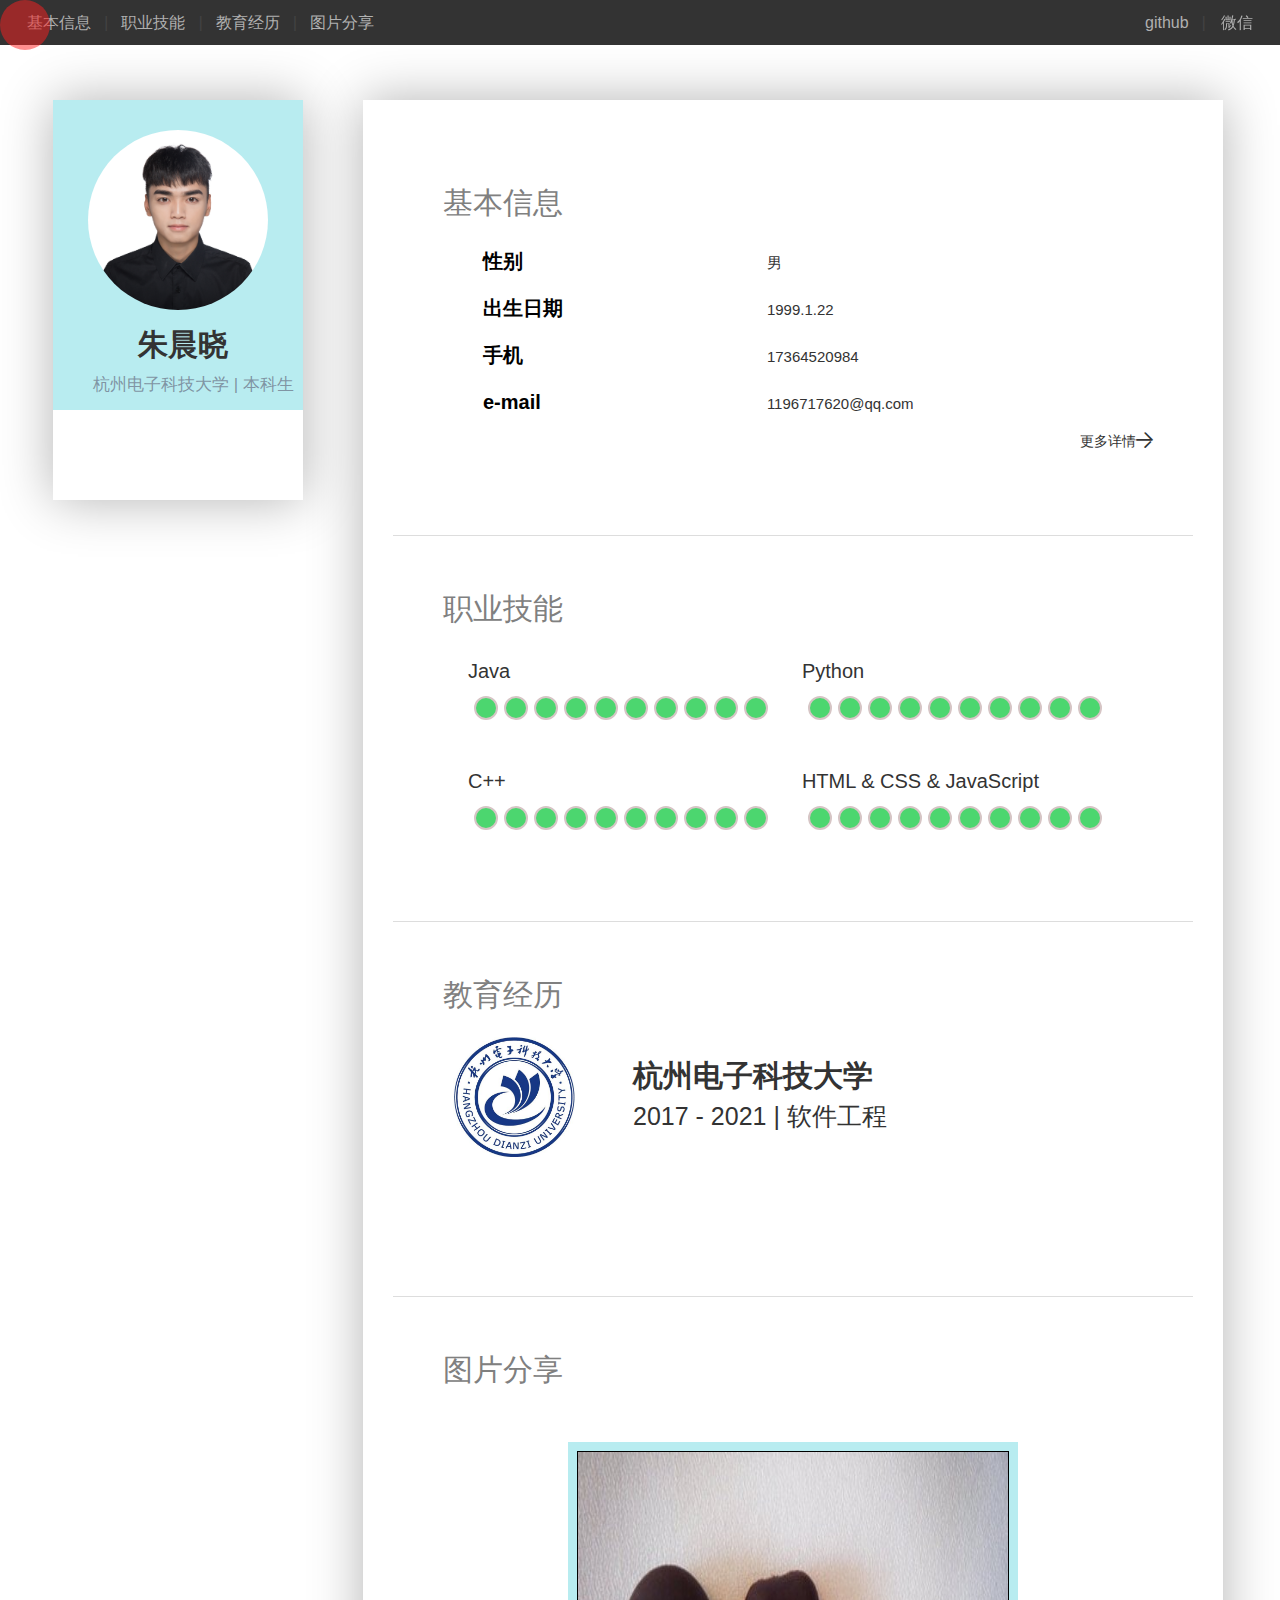
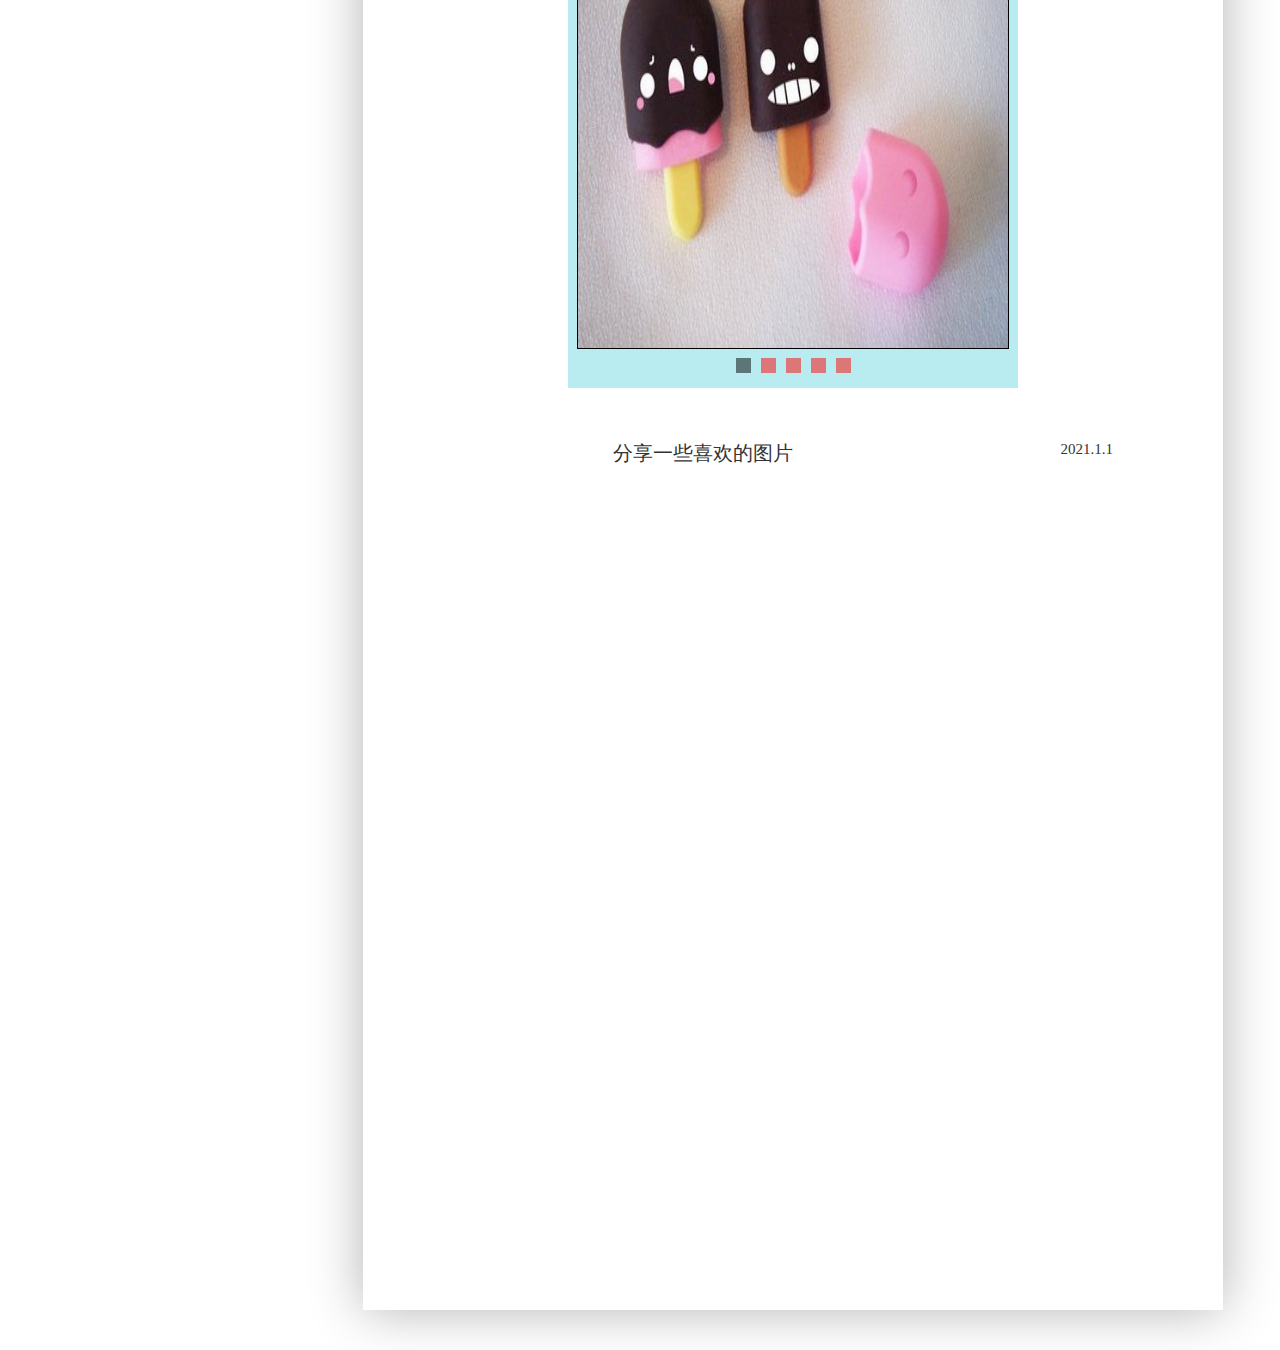
==== index.html @ 8a3a388a "test" ====
<!DOCTYPE html>
<html lang="en">

<head>
    <meta charset="UTF-8">
    <meta name="个人简介" content="width=device-width, initial-scale=1.0">
    <title>zcx's homepage</title>
    <link rel="stylesheet" href="./styles/css/reset.css">
    <link rel="stylesheet" href="./styles/css/base.css">
    <link rel="stylesheet" href="styles/css/index.css">
    <link rel="stylesheet" href="./styles/iconfont/iconfont.css">
    <script type="text/javascript">
        window.onload = function () {

            var end = document.getElementsByClassName("end")[0];
            var PageY = getComputedStyle(end, null).height;
            var PageX = window.screen.width;
            var aSnow = [];
            setInterval(createSnow, 500);
            setInterval(moveSnow, 10);



            function snow(x, y, xspeed, yspeed, xsin, size) {
                this.node = document.createElement('div');
                this.x = x;
                this.y = y;
                this.xspeed = xspeed;
                this.yspeed = yspeed;
                this.size = size;
                this.createSnow = function () {
                    this.node.style.position = 'absolute';
                    this.node.style.top = this.y + 'px';
                    this.node.style.left = this.x + 'px';
                    this.node.innerHTML = '*';
                    this.node.style.color = "skyblue";
                    document.body.appendChild(this.node);
                };
                this.createSnow();
                this.snowMove = function () {
                    //垂直方向移动
                    this.node.style.top = parseInt(this.node.style.top) + this.yspeed + 'px';
                    //水平方向
                    this.node.style.left = parseInt(this.node.style.left) + this.xsin * Math.sin(this
                        .xspeed) + "px";
                    this.node.style.fontSize = this.size + 'px';
                };
            }

            function createSnow() {
                aSnow.push(new snow(Math.random() * PageX, -50, 0.02 + Math.random() / 10, 1 + Math.random(),
                    Math.random() * 30, 20 + Math.random() * 30));
            }

            function moveSnow() {
                var j;
                for (j = 0; j < aSnow.length; j++) {
                    aSnow[j].snowMove();
                    if (parseInt(aSnow[j].node.style.top) > PageY || parseInt(aSnow[j].node.style.left) >
                        PageX) {
                        aSnow[j].node.parentNode.removeChild(aSnow[j].node);
                        aSnow.splice(j, 1);
                    }
                }
            }

            // 设置顶部导航栏position:fixed后能随网页左右拖动
            window.onscroll = function () {
                var sl = -Math.max(document.body.scrollLeft, document.documentElement.scrollLeft);
                document.getElementById('top').style.left = sl + 'px';
            };

            // 设置鼠标上的红圈
            var box1 = document.getElementById("box1");
            document.onmousemove = function (event) {
                var st = document.body.scrollTop || document.documentElement.scrollTop;
                var sl = document.body.scrollLeft || document.documentElement.scrollLeft;

                var left = event.clientX;
                var top = event.clientY;

                var width = getComputedStyle(box1, null).width;
                var height = getComputedStyle(box1, null).height;

                box1.style.left = left + sl - parseInt(width) / 2 + "px";
                box1.style.top = top + st - parseInt(height) / 2 + "px";
            };

            document.onmousedown = function () {
                box1.style.backgroundColor = "rgba(255, 32, 32, 0.8)";
            }

            document.onmouseup = function () {
                box1.style.backgroundColor = "rgba(255, 32, 32, 0.5)";
            }

            // ########################################################

            var imgList = document.getElementById("imgList");
            var imgArr = imgList.getElementsByTagName("img");
            imgList.style.width = 520 * imgArr.length + "px";

            /*设置导航按钮居中*/
            var navDiv = document.getElementById("navDiv");
            var outer = document.getElementById("gf");
            navDiv.style.left = (outer.offsetWidth - navDiv.offsetWidth) / 2 + "px";

            //默认显示图片的索引
            var index = 0;
            var allA = outer.getElementsByTagName("a");
            //设置默认选中的效果
            allA[index].style.backgroundColor = "black";
            //为所有的超链接都绑定单击响应函数
            for (var i = 0; i < allA.length; i++) {
                allA[i].num = i;
                allA[i].onclick = function () {
                    clearInterval(timer);
                    index = this.num;
                    setA();
                    move(imgList, "left", -450 * index, 20, function () {
                        autoChange();
                    });
                };
            }

            //开启自动切换图片
            autoChange();

            //创建一个方法用来设置选中的a
            function setA() {
                if (index >= imgArr.length - 1) {
                    index = 0;
                    imgList.style.left = 0;
                }
                for (var i = 0; i < allA.length; i++) {
                    allA[i].style.backgroundColor = "";
                }
                allA[index].style.backgroundColor = "black";
            };

            var timer;
            //创建一个函数，用来开启自动切换图片
            function autoChange() {
                timer = setInterval(function () {
                    index++;
                    index %= imgArr.length;
                    move(imgList, "left", -450 * index, 20, function () {
                        setA();
                    });
                }, 3000);
            }

            /*
             * 参数：
             * 	obj:要执行动画的对象
             * 	attr:要执行动画的样式，比如：left top width height
             * 	target:执行动画的目标位置
             * 	speed:移动的速度(正数向右移动，负数向左移动)
             *  callback:回调函数，这个函数将会在动画执行完毕以后执行
             */
            function move(obj, attr, target, speed, callback) {
                //关闭上一个定时器
                clearInterval(obj.timer);

                //获取元素目前的位置
                var current = parseInt(getComputedStyle(obj)[attr]);
                //判断速度的正负值
                if (current > target) {
                    //此时速度应为负值
                    speed = -speed;
                }
                //开启一个定时器，用来执行动画效果
                //向执行动画的对象中添加一个timer属性，用来保存它自己的定时器的标识
                obj.timer = setInterval(function () {
                    //获取box1的原来的left值
                    var oldValue = parseInt(getComputedStyle(obj)[attr]);
                    //在旧值的基础上增加
                    var newValue = oldValue + speed;
                    //判断newValue是否大于800
                    //向左移动时，需要判断newValue是否小于target
                    //向右移动时，需要判断newValue是否大于target
                    if ((speed < 0 && newValue < target) || (speed > 0 && newValue > target)) {
                        newValue = target;
                    }
                    obj.style[attr] = newValue + "px";
                    //当元素移动到0px时，使其停止执行动画
                    if (newValue == target) {
                        //达到目标，关闭定时器
                        clearInterval(obj.timer);
                        //动画执行完毕，调用回调函数
                        callback && callback();
                    }
                }, 30);
            }
        };
    </script>
</head>

<body>

    <!-- 鼠标移动 -->
    <div id="box1"></div>

    <!-- 顶部导航条 -->
    <!-- 顶部导航条外部容器 -->
    <div class="topbar-wrapper" id="top">
        <!-- 创建内部容器 -->
        <div class="topbar clearfix w">
            <!-- 左侧的导航 -->
            <ul class="service">
                <li><a href="#p1">基本信息</a></li>
                <li class="line">|</li>
                <li><a href="#p2">职业技能</a></li>
                <li class="line">|</li>
                <li><a href="#p3">教育经历</a></li>
                <li class="line">|</li>
                <li><a href="#p4">图片分享</a></li>
            </ul>

            <!-- 社交账户栏 -->
            <ul class="social-web">
                <li><a href="https://github.com/zhuchenxiao990122" title="github">
                        <i class="fa fa-github"></i>
                        github
                    </a></li>
                <li class="line">|</li>
                <li class="app-wrapper">
                    <a class="app" href="javascript:;" title="扫码加我的微信">
                        <i class="fa fa-weixin" aria-hidden="true"></i>
                        微信
                        <!-- 添加一个弹出层 -->
                        <div class="qrcode">
                            <img src="./img/微信.png">
                        </div>
                    </a>
                </li>
            </ul>


        </div>
    </div>
    <div class="w">
        <!-- 回到顶部 -->
        <div class="back-top">
            <a href="#" title="回到顶部">
                <i class="fa fa-arrow-circle-up" aria-hidden="true"></i>
            </a>
        </div>

        <!-- 左侧浮动窗 -->
        <div class="float">
            <div class="img-wrapper">
                <img src="./img/zcx.JPG" alt="">
            </div>
            <div class="name">
                朱晨晓
            </div>
            <p>
                杭州电子科技大学 | 本科生
            </p>
            <div class="over"></div>
        </div>

        <!-- 主体内容 -->
        <div class="basic-wrapper w">
            <!-- 基本信息 -->
            <div class="info-wrapper" id="p1">
                <h2 id="p1" class="new-title">基本信息</h2>
                <ul class="new-list basic-info">
                    <li>
                        <span class="que">性别</span>
                        <span class="ans">男</span>
                    </li>
                    <li>
                        <span class="que">出生日期</span>
                        <span class="ans">1999.1.22</span>
                    </li>
                    <li>
                        <span class="que">手机</span>
                        <span class="ans">17364520984</span>
                    </li>
                    <li>
                        <span class="que">e-mail</span>
                        <span class="ans">1196717620@qq.com</span>
                    </li>
                    <li>
                        <span style="float: right"><a href="person.html">更多详情<i class="iconfont icon-Forward_2"></i></a></span>
                    </li>
                </ul>
            </div>

            <!-- 职业技能 -->
            <div class="info-wrapper" id="p2">
                <h2 class=>职业技能</h2>
                <div class="inner-wrapper">
                    <div class="skill">
                        <strong class="progress-title">Java</strong>
                        <span class="progress-bar">
                            <span class="bulletfill"></span>
                            <span class="bulletfill"></span>
                            <span class="bulletfill"></span>
                            <span class="bulletfill"></span>
                            <span class="bulletfill"></span>
                            <span class="bulletfill"></span>
                            <span class="bullet"></span>
                            <span class="bullet"></span>
                            <span class="bullet"></span>
                            <span class="bullet"></span>
                        </span>
                    </div>

                    <div class="skill">
                        <strong class="progress-title">Python</strong>
                        <span class="progress-bar">
                            <span class="bulletfill"></span>
                            <span class="bulletfill"></span>
                            <span class="bulletfill"></span>
                            <span class="bulletfill"></span>
                            <span class="bullet"></span>
                            <span class="bullet"></span>
                            <span class="bullet"></span>
                            <span class="bullet"></span>
                            <span class="bullet"></span>
                            <span class="bullet"></span>
                        </span>
                    </div>

                    <div class="skill">
                        <strong class="progress-title">C++</strong>
                        <span class="progress-bar">
                            <span class="bulletfill"></span>
                            <span class="bulletfill"></span>
                            <span class="bulletfill"></span>
                            <span class="bulletfill"></span>
                            <span class="bullet"></span>
                            <span class="bullet"></span>
                            <span class="bullet"></span>
                            <span class="bullet"></span>
                            <span class="bullet"></span>
                            <span class="bullet"></span>
                        </span>
                    </div>

                    <div class="skill">
                        <strong class="progress-title">HTML & CSS & JavaScript</strong>
                        <span class="progress-bar">
                            <span class="bulletfill"></span>
                            <span class="bulletfill"></span>
                            <span class="bulletfill"></span>
                            <span class="bullet"></span>
                            <span class="bullet"></span>
                            <span class="bullet"></span>
                            <span class="bullet"></span>
                            <span class="bullet"></span>
                            <span class="bullet"></span>
                            <span class="bullet"></span>
                        </span>
                    </div>
                </div>

            </div>

            <!-- 教育经历 -->
            <div class="info-wrapper" id="p3">
                <h2 id="p2" class="new-title">教育经历</h2>
                <div class="edu-wrapper">
                    <div class="pic-wrapper">
                        <img src="./img/校徽.png" height="120" alt="杭州电子科技大学校徽">
                        <div class="school">
                            <a href="http://www.hust.edu.cn/" target="_blank"> <strong>杭州电子科技大学</strong></a>
                            <span>2017 - 2021 | 软件工程</span>
                        </div>
                    </div>
                </div>
            </div>



            <!-- kawai npy -->
            <div class="info-wrapper" id="p4">
                <h2>图片分享</h2>
                <div class="gf-wrapper" id="gf">
                    <!-- 存放我喜欢的图片 -->
                    <ul id="imgList">
                        <li><img src="./img/1.jpg" /></li>
                        <li><img src="./img/2.jpg" /></li>
                        <li><img src="./img/3.jpg" /></li>
                        <li><img src="./img/4.jpg" /></li>
                        <li><img src="./img/5.jpg" /></li>

                    </ul>
                    <!--创建导航按钮-->
                    <div id="navDiv">
                        <a href="javascript:;"></a>
                        <a href="javascript:;"></a>
                        <a href="javascript:;"></a>
                        <a href="javascript:;"></a>
                        <a href="javascript:;"></a>
                    </div>
                </div>
                <div class="words-wrapper">
                    <p>
                        分享一些喜欢的图片
                        <span class="date">2021.1.1</span>
                    </p>
                </div>
            </div>
        </div>
    </div>
    <div class="end"></div>
</body>

<footer class="w">
    <div>
    </div>
</footer>

</html>
---- styles/css/base.css ----
/* 公共样式 */
.clearfix::before,
.clearfix::after{
    content: '';
    display: table;
    clear: both;
}

/* 去除a的下划线 */
a{
    text-decoration: none;
    color: #333;
}

body{
    font:14px/1.5 Helvetica Neue,Helvetica,Arial,Microsoft Yahei,Hiragino Sans GB,Heiti SC,WenQuanYi Micro Hei,sans-serif;
    color: #333;
    min-width: 1226px;
}

/* 设置一个类，用来表示中间容器的宽度 */
.w{
    /* 固定容器的宽度 */
    width: 1226px;
    /* 设置容器居中 */
    margin: 0 auto;
    position: relative;
}
---- styles/css/index.css ----
/* 雪花特效 */
* {
    margin: 0;
    padding: 0;
    font-size: 20px;
    font-family: "微软雅黑";
}

/* 跟随鼠标移动 */
#box1 {
    width: 50px;
    height: 50px;
    border-radius: 50%;
    background-color: rgba(255, 32, 32, 0.5);
    position: absolute;
    z-index: 99999;
    /* 冒泡 */
    pointer-events: none;
}

/* 顶部导航条的容器 */
.topbar-wrapper{
    /* 设置宽度全屏 */
    width: 100%;
    /* 设置高度和行高 */
    height: 45px;
    line-height: 45px;
    /* 设置背景颜色 */
    background-color: #333;
    position: fixed;
    z-index: 9999;
}

.topbar{
    background-color: #333;
}

/* 设置超链接的颜色 */
.topbar a{
    font-size: 16px;
    color: #b0b0b0;
    display: block;
}

/* 设置超链接移入的效果 */
.topbar a:hover{
    color: #fff;
}

/* 设置中间分割线 */
.topbar .line{
    font-size: 17px;
    color: #424242;
    margin: 0 13px;
}

/* 设置左侧导航栏 */
.service, .topbar li{
    float: left;
}


/* 设置右侧导航栏 */
.social-web{
    float: right;
}

.social-web i{
    margin-right: 2px;
}

.app{
    position: relative;
}
/* 设置app下的小三角 */
/* .app-wrapper:hover > .app::after{ */
.app::after{
    content: '';
    display: none;
    /* 设置绝对定位 */
    position: absolute;
    width: 0;
    height: 0;
    /* 设置四个方向的边框 */
    border: 8px solid transparent;
    /* 去除上边框 */
    border-top: none;
    /* 单独设置下边框的颜色 */
    border-bottom-color: #fff;
    bottom: 0;
    left: 0;
    right: 0;
    margin:auto;
}

.app:hover .qrcode,
.app:hover::after{
    display: block;
    height: 393px;
}

/* .app-wrapper:hover>.app .qrcode{
    display: block;

} */
/* 设置下载app的下拉 */
.app .qrcode{
    /* display: none; */
    position: absolute;
    left: -95px;
    width: 300px;
    /* height: 148px; */
    height: 0;
    overflow: hidden;
    /* margin-left: -62px; */
    line-height: 1;
    text-align: center;
    background-color: #fff;
    box-shadow: 0 0 10px rgba(0, 0, 0, .3);

    /* transition: 用于为样式设置过渡效果 */
    transition: height 0.3s;

    z-index: 9999;
}

/* 设置二维码图片 */
.app .qrcode img{
    width: 280px;
    margin: 10px;
    margin-bottom: 10px;
}
/* ###################################### */

/* 设置回到顶部的元素 */
.back-top{
    width: 50px;
    height: 50px;
    /* 开启固定定位 */
    position: fixed;
    bottom: 60px;
    right: 50px;
    /* right: 50%; 将right值设置为视口宽度的50% */
    /* margin-right: 50px; */
    font-size: 50px;
    z-index: 9999;
}

/* ###################################### */

.float{
    width: 250px;
    height: 400px;
    background-color: rgb(184, 236, 240);
    position: absolute;
    top: 100px;
    right: 950px;
    box-shadow: 0px 0px 50px rgba(0, 0, 0, .3) ; 
}

.float .img-wrapper{
    width: 180px;
    height: 180px;
    border-radius: 50%;
    overflow: hidden;
    position: relative;
    top: 30px;
    left: 35px;
}

.float .img-wrapper img{
    width: 180px;
    height: 180px;
}

.float .name{
    height: 30px;
    line-height: 30px;
    font-size: 30px;
    font-weight: bold;
    position: relative;
    top: 50px;
    left: 85px;
    font-family: 华文行楷;
}

.float p{
    height: 20px;
    line-height: 20px;
    font-size: 17px;
    position: relative;
    top: 65px;
    left: 40px;
    color: rgba(118, 134, 150, 0.87);
}

.float .over{
    width: 250px;
    height: 90px;
    background-color: white;
    margin: 80px auto;
}

/* ###################################### */

/* 设置基本框 */
.basic-wrapper{
    position: absolute;
    width: 800px;
    height: 2750px;
    right: 30px;
    top: 100px;
    padding: 30px;
    box-shadow: 0px 0px 50px rgba(0, 0, 0, .3) ; 
}

.info-wrapper{
    /* 设置上边框 */
    border-top: 1px solid #ddd;
    padding: 50px;
}

.basic-wrapper :first-child{
    border-top: none;
}

.info-wrapper h2{
    font-size: 30px;
    color: gray;
}

.basic-info{
    padding: 10px;
    position: relative;
    width: 700px;
    /* background-color: rgb(209, 135, 135)(146, 93, 93); */
}

.basic-info li{
    margin: 5px auto;
    display: block;
    position: relative;
    /* background-color: rgb(158, 158, 229); */
    height: 42px;
}

.basic-info .que{
    display: inline-block;
    line-height: 42px;
    color: black;
    padding: 0 30px;
    font-size: 20px;
    font-weight: bold;
    position: relative;
    width: 200px;
}

.basic-info .ans{
    font-size: 15px;
    /* float: left; */
    line-height: 42px;
    position: relative;
    left: 50px;
    display: inline-block;
}
/* ############################## */
.inner-wrapper{
    /* padding: 10px; */
    position: relative;
    width: 700px;
    display: block;
    /* background-color: rgb(223, 77, 77); */
    margin-top: 20px;
}

.inner-wrapper .skill{
    width: 320px;
    height: 100px;
    display: inline-block;
    /* background-color: rgb(157, 157, 212); */
    margin: 5px 5px;
    position: relative;
    left: 20px;
    /* top: 20px; */
}

.inner-wrapper .skill .progress-title{
    font-size: 20px;
}

.inner-wrapper .skill .progress-bar{
    position: relative;
}

.inner-wrapper .skill .progress-bar {
    position: relative;
    float: left;
    top: 10px;
}

.inner-wrapper .skill .progress-bar .bulletfill{
    display: block;
    float: left;
    width: 20px;
    height: 20px;
    border: 2px rgb(214, 197, 197) solid;
    border-radius: 50%;
    background-color: rgb(76, 214, 111);
    margin-left: 6px;
}

.inner-wrapper .skill .progress-bar .bullet{
    display: block;
    float: left;
    width: 20px;
    height: 20px;
    border: 2px  rgb(214, 197, 197) solid;
    border-radius: 50%;
    background-color: rgb(76, 214, 111);
    margin-left: 6px;
}
/* ############################## */
.edu-wrapper{
    /* padding: 10px; */
    position: relative;
    width: 700px;
    display: block;
    /* background-color: rgb(223, 77, 77); */
    margin-top: 20px;
}

.edu-wrapper .pic-wrapper{
    position: relative;
    left: 10px;
    top: 0px;
}

.edu-wrapper .pic-wrapper .school{
    position: relative;
    left: 180px;
    top: -110px;
    font-size: 25px;
}

.edu-wrapper .pic-wrapper .school a{
    font-size: 30px;
    font-weight: bold;
    display: block;
}

.edu-wrapper .pic-wrapper .school p{
    font-size: 17px;
    position: relative;
    top: 40px;
}


/* ############################## */
.timezone{
    width:6px;
    height: 350px;
    background-color: rgb(184, 236, 240);
    margin: 20px auto;
    margin-top:50px;
    border-radius: 3px;
    position: relative;
}
.timezone:after{
    content: '。。。。。。';
    font-size: 18px;
    width: 200px;
    color:rgb(0, 0, 0);
    position: absolute;
    margin-left: -35px;
    bottom: -40px;
}
.timezone .timeRight,.timezone .timeLeft, .timezone .timeRight2{
    position: absolute;
    margin-left: -10px;
    margin-top:-10px;
    width:20px;
    height:20px;
    border-radius: 50%;
    border:4px solid rgba(255,255,255,0.5);
    background: rgb(184, 236, 240);;
}

.timezone .timeRight h3,.timezone .timeLeft h3, .timezone .timeRight2 h3{
    position: absolute;
    margin-left: -150px;
    margin-top: -8px;
    color:black;
    font-size: 20px;
    cursor:pointer;
}
.timezone .timeLeft h3{
    margin-left: 80px;
    width: 100px;
}
.timezone .timeRight2{
    margin-top: 190px;
}

.timezone .timeRight:hover,.timezone .timeLeft:hover, .timezone .timeRight2:hover{
    border:4px solid  rgb(184, 236, 240);;
    background: lemonchiffon;
    box-shadow: 0 0 2px 2px rgba(255,255,255,0.4);
}
.timezone .timeRight div,.timezone .timeLeft div, .timezone .timeRight2 div{
    position: absolute;
    top:50%;
    margin-top: -25px;
    left:50px;
    width: 300px;
    height: 50px;
    background-color: rgb(184, 236, 240);
    border:3px solid #eee;
    border-radius: 10px;
    z-index: 2;
    overflow: hidden;
    cursor:pointer;
}
.timezone .timeLeft div{
    left:-337px;
}
.timezone .timeRight div:hover,.timezone .timeLeft div:hover, .timezone .timeRight2 div:hover{
    height: 170px;
}
.timezone .timeRight div p,.timezone .timeLeft div p, .timezone .timeRight2 div p{
    font-weight: bold;
    text-align: center;
}
.timezone .timeRight:before,.timezone .timeLeft:before, .timezone .timeRight2:before{
    content: '';
    position: absolute;
    top:0px;
    left: 32px;
    width: 0px;
    height: 0px;
    border:10px solid transparent;
    border-right:10px solid #eee;
    z-index:-1;
}
.timezone .timeLeft:before{
    left:-33px;
    border:10px solid transparent;
    border-left:10px solid #eee;
}
.timezone .timeRight div ul,.timezone .timeLeft div ul, .timezone .timeRight2 div ul{
    list-style: none;
    width:300px;
    padding:5px 0 0;
    border-top:2px solid #eee;
    color:black;
    text-align: center;
}
.timezone .timeRight div li,.timezone .timeLeft div li, .timezone .timeRight2 div li{
    display: block;
    height: 25px;
    line-height: 25px;
}

.timezone .timeRight div li strong,.timezone .timeLeft div li strong, .timezone .timeRight2 div li strong{
    font-weight: bold;
}


/* ########## */

.words-wrapper{
    font-size: 20px;
    margin-top: 50px;
    margin-left: 170px;
    font-family: 华文行楷;
}

.words-wrapper span{
    float: right;
    padding-right: 30px;
    font-size: 15px;
}

.gf-wrapper{
    /*设置宽和高*/
    width: 450px;
    height: 526px;
    /*居中*/
    margin: 50px auto;
    /*设置背景颜色*/
    background-color: rgb(184, 236, 240);
    /*设置padding*/
    padding: 10px 0;
    /*开启相对定位*/
    position: relative;
    /*裁剪溢出的内容*/
    overflow: hidden;
    
}

/*设置imgList*/
#imgList{
    /*去除项目符号*/
    list-style: none;
    /*设置ul的宽度*/
    /*width: 00px;*/
    /*开启绝对定位*/
    position: absolute;
    /*设置偏移量*/
    /*
        * 每向左移动520px，就会显示到下一张图片
        */
    left: 0px;
}

#imgList img{
    width: 430px;
    height: 496px;
    /* max-height: 100%; */
    /* max-width: 100%; */
    vertical-align: middle;
    outline: 1px solid #000;
}

/*设置图片中的li*/
#imgList li{
    /*设置浮动*/
    float: left;
    /*设置左右外边距*/
    margin: 0 10px;
}

/*设置导航按钮*/
#navDiv{
    /*开启绝对定位*/
    position: absolute;
    /*设置位置*/
    bottom: 15px;
    left:115px;
}

#navDiv a{
    /*设置超链接浮动*/
    float: left;
    /*设置超链接的宽和高*/
    width: 15px;
    height: 15px;
    /*设置背景颜色*/
    background-color: red;
    /*设置左右外边距*/
    margin: 0 5px;
    /*设置透明*/
    opacity: 0.5;
}

/*设置鼠标移入的效果*/
#navDiv a:hover{
    background-color: black;
}

/* ################################# */

.end{
    width: 1226px;
    height: 2950px;
}

footer{
    text-align: center;
}
.person_main{
    position: absolute;
    width: 800px;
    height: auto;
    top: 50%;
    left: 50%;
    -webkit-transform: translate(-50%, -50%);
    -moz-transform: translate(-50%, -50%);
    -ms-transform: translate(-50%, -50%);
    -o-transform: translate(-50%, -50%);
    transform: translate(-50%, -50%);
    padding: 30px;
    box-shadow: 0px 0px 50px rgba(0, 0, 0, .3) ;
}
---- styles/iconfont/iconfont.css ----
@font-face {font-family: "iconfont";
  src: url('iconfont.eot?t=1609658820634'); /* IE9 */
  src: url('iconfont.eot?t=1609658820634#iefix') format('embedded-opentype'), /* IE6-IE8 */
  url('[data-uri]') format('woff2'),
  url('iconfont.woff?t=1609658820634') format('woff'),
  url('iconfont.ttf?t=1609658820634') format('truetype'), /* chrome, firefox, opera, Safari, Android, iOS 4.2+ */
  url('iconfont.svg?t=1609658820634#iconfont') format('svg'); /* iOS 4.1- */
}

.iconfont {
  font-family: "iconfont" !important;
  font-size: 16px;
  font-style: normal;
  -webkit-font-smoothing: antialiased;
  -moz-osx-font-smoothing: grayscale;
}

.icon-tianjia:before {
  content: "\e634";
}

.icon-xiugai:before {
  content: "\e651";
}

.icon-shanchu:before {
  content: "\e612";
}

.icon-fanhui:before {
  content: "\e7e6";
}

.icon-Forward_2:before {
  content: "\e63e";
}
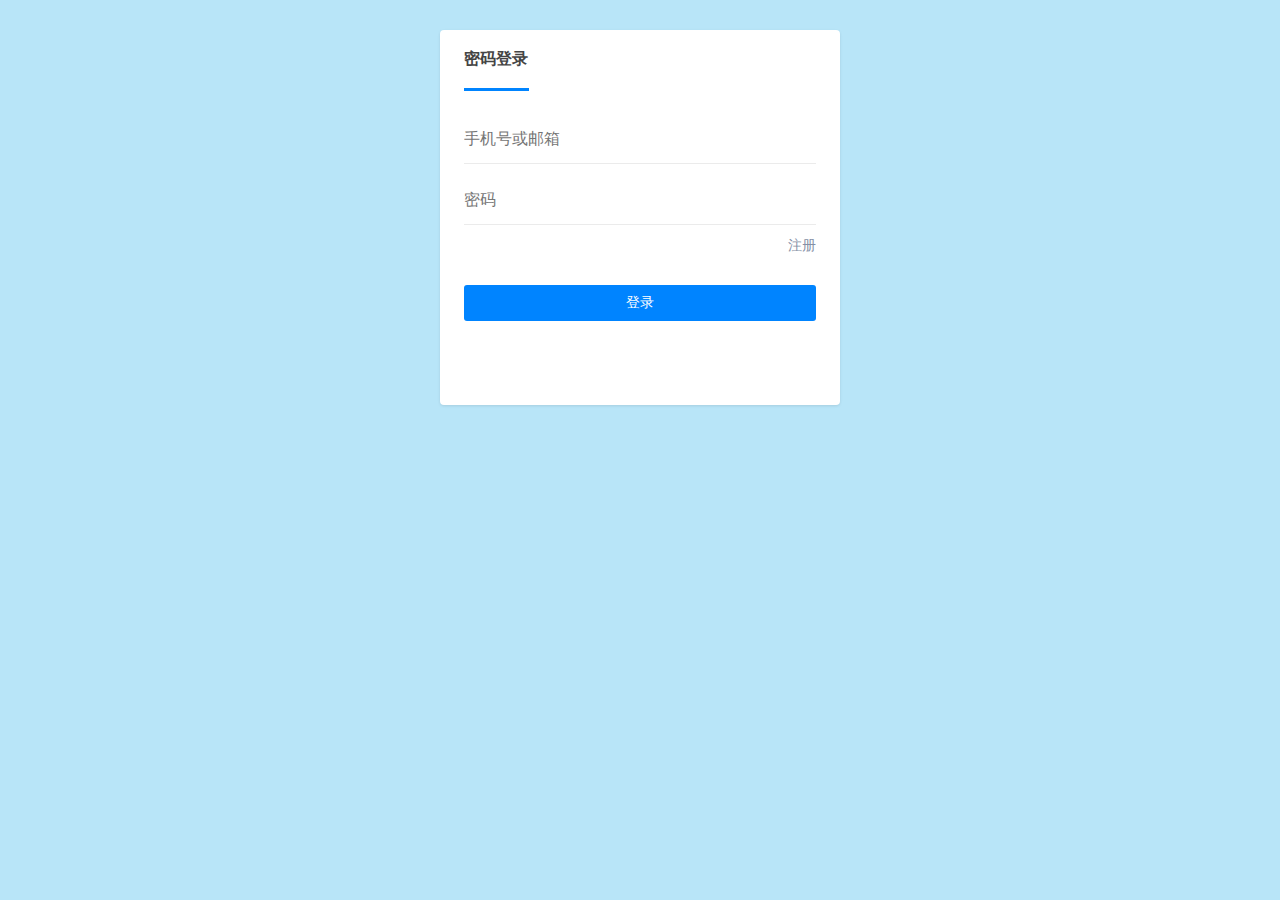
==== commit 019178e0: "Rename login.html to index.html" ====
--- a/index.html
+++ b/index.html
@@ -1,418 +1,49 @@
 <!DOCTYPE html>
 <html lang="en">
-
 <head>
     <meta charset="UTF-8">
-    <meta name="个人简介" content="width=device-width, initial-scale=1.0">
-    <title>zcx's homepage</title>
-    <link rel="stylesheet" href="./styles/css/reset.css">
-    <link rel="stylesheet" href="./styles/css/base.css">
-    <link rel="stylesheet" href="styles/css/index.css">
-    <link rel="stylesheet" href="./styles/iconfont/iconfont.css">
-    <script type="text/javascript">
-        window.onload = function () {
-
-            var end = document.getElementsByClassName("end")[0];
-            var PageY = getComputedStyle(end, null).height;
-            var PageX = window.screen.width;
-            var aSnow = [];
-            setInterval(createSnow, 500);
-            setInterval(moveSnow, 10);
-
-
-
-            function snow(x, y, xspeed, yspeed, xsin, size) {
-                this.node = document.createElement('div');
-                this.x = x;
-                this.y = y;
-                this.xspeed = xspeed;
-                this.yspeed = yspeed;
-                this.size = size;
-                this.createSnow = function () {
-                    this.node.style.position = 'absolute';
-                    this.node.style.top = this.y + 'px';
-                    this.node.style.left = this.x + 'px';
-                    this.node.innerHTML = '*';
-                    this.node.style.color = "skyblue";
-                    document.body.appendChild(this.node);
-                };
-                this.createSnow();
-                this.snowMove = function () {
-                    //垂直方向移动
-                    this.node.style.top = parseInt(this.node.style.top) + this.yspeed + 'px';
-                    //水平方向
-                    this.node.style.left = parseInt(this.node.style.left) + this.xsin * Math.sin(this
-                        .xspeed) + "px";
-                    this.node.style.fontSize = this.size + 'px';
-                };
-            }
-
-            function createSnow() {
-                aSnow.push(new snow(Math.random() * PageX, -50, 0.02 + Math.random() / 10, 1 + Math.random(),
-                    Math.random() * 30, 20 + Math.random() * 30));
-            }
-
-            function moveSnow() {
-                var j;
-                for (j = 0; j < aSnow.length; j++) {
-                    aSnow[j].snowMove();
-                    if (parseInt(aSnow[j].node.style.top) > PageY || parseInt(aSnow[j].node.style.left) >
-                        PageX) {
-                        aSnow[j].node.parentNode.removeChild(aSnow[j].node);
-                        aSnow.splice(j, 1);
-                    }
-                }
-            }
-
-            // 设置顶部导航栏position:fixed后能随网页左右拖动
-            window.onscroll = function () {
-                var sl = -Math.max(document.body.scrollLeft, document.documentElement.scrollLeft);
-                document.getElementById('top').style.left = sl + 'px';
-            };
-
-            // 设置鼠标上的红圈
-            var box1 = document.getElementById("box1");
-            document.onmousemove = function (event) {
-                var st = document.body.scrollTop || document.documentElement.scrollTop;
-                var sl = document.body.scrollLeft || document.documentElement.scrollLeft;
-
-                var left = event.clientX;
-                var top = event.clientY;
-
-                var width = getComputedStyle(box1, null).width;
-                var height = getComputedStyle(box1, null).height;
-
-                box1.style.left = left + sl - parseInt(width) / 2 + "px";
-                box1.style.top = top + st - parseInt(height) / 2 + "px";
-            };
-
-            document.onmousedown = function () {
-                box1.style.backgroundColor = "rgba(255, 32, 32, 0.8)";
-            }
-
-            document.onmouseup = function () {
-                box1.style.backgroundColor = "rgba(255, 32, 32, 0.5)";
-            }
-
-            // ########################################################
-
-            var imgList = document.getElementById("imgList");
-            var imgArr = imgList.getElementsByTagName("img");
-            imgList.style.width = 520 * imgArr.length + "px";
-
-            /*设置导航按钮居中*/
-            var navDiv = document.getElementById("navDiv");
-            var outer = document.getElementById("gf");
-            navDiv.style.left = (outer.offsetWidth - navDiv.offsetWidth) / 2 + "px";
-
-            //默认显示图片的索引
-            var index = 0;
-            var allA = outer.getElementsByTagName("a");
-            //设置默认选中的效果
-            allA[index].style.backgroundColor = "black";
-            //为所有的超链接都绑定单击响应函数
-            for (var i = 0; i < allA.length; i++) {
-                allA[i].num = i;
-                allA[i].onclick = function () {
-                    clearInterval(timer);
-                    index = this.num;
-                    setA();
-                    move(imgList, "left", -450 * index, 20, function () {
-                        autoChange();
-                    });
-                };
-            }
-
-            //开启自动切换图片
-            autoChange();
-
-            //创建一个方法用来设置选中的a
-            function setA() {
-                if (index >= imgArr.length - 1) {
-                    index = 0;
-                    imgList.style.left = 0;
-                }
-                for (var i = 0; i < allA.length; i++) {
-                    allA[i].style.backgroundColor = "";
-                }
-                allA[index].style.backgroundColor = "black";
-            };
-
-            var timer;
-            //创建一个函数，用来开启自动切换图片
-            function autoChange() {
-                timer = setInterval(function () {
-                    index++;
-                    index %= imgArr.length;
-                    move(imgList, "left", -450 * index, 20, function () {
-                        setA();
-                    });
-                }, 3000);
-            }
-
-            /*
-             * 参数：
-             * 	obj:要执行动画的对象
-             * 	attr:要执行动画的样式，比如：left top width height
-             * 	target:执行动画的目标位置
-             * 	speed:移动的速度(正数向右移动，负数向左移动)
-             *  callback:回调函数，这个函数将会在动画执行完毕以后执行
-             */
-            function move(obj, attr, target, speed, callback) {
-                //关闭上一个定时器
-                clearInterval(obj.timer);
-
-                //获取元素目前的位置
-                var current = parseInt(getComputedStyle(obj)[attr]);
-                //判断速度的正负值
-                if (current > target) {
-                    //此时速度应为负值
-                    speed = -speed;
-                }
-                //开启一个定时器，用来执行动画效果
-                //向执行动画的对象中添加一个timer属性，用来保存它自己的定时器的标识
-                obj.timer = setInterval(function () {
-                    //获取box1的原来的left值
-                    var oldValue = parseInt(getComputedStyle(obj)[attr]);
-                    //在旧值的基础上增加
-                    var newValue = oldValue + speed;
-                    //判断newValue是否大于800
-                    //向左移动时，需要判断newValue是否小于target
-                    //向右移动时，需要判断newValue是否大于target
-                    if ((speed < 0 && newValue < target) || (speed > 0 && newValue > target)) {
-                        newValue = target;
-                    }
-                    obj.style[attr] = newValue + "px";
-                    //当元素移动到0px时，使其停止执行动画
-                    if (newValue == target) {
-                        //达到目标，关闭定时器
-                        clearInterval(obj.timer);
-                        //动画执行完毕，调用回调函数
-                        callback && callback();
-                    }
-                }, 30);
-            }
-        };
-    </script>
+    <meta name="viewport" content="width=device-width, initial-scale=1.0">
+    <meta http-equiv="X-UA-Compatible" content="ie=edge">
+    <title>登录</title>
+    <link rel="stylesheet" href="styles/css/login.css">
 </head>
-
 <body>
-
-    <!-- 鼠标移动 -->
-    <div id="box1"></div>
-
-    <!-- 顶部导航条 -->
-    <!-- 顶部导航条外部容器 -->
-    <div class="topbar-wrapper" id="top">
-        <!-- 创建内部容器 -->
-        <div class="topbar clearfix w">
-            <!-- 左侧的导航 -->
-            <ul class="service">
-                <li><a href="#p1">基本信息</a></li>
-                <li class="line">|</li>
-                <li><a href="#p2">职业技能</a></li>
-                <li class="line">|</li>
-                <li><a href="#p3">教育经历</a></li>
-                <li class="line">|</li>
-                <li><a href="#p4">图片分享</a></li>
-            </ul>
-
-            <!-- 社交账户栏 -->
-            <ul class="social-web">
-                <li><a href="https://github.com/zhuchenxiao990122" title="github">
-                        <i class="fa fa-github"></i>
-                        github
-                    </a></li>
-                <li class="line">|</li>
-                <li class="app-wrapper">
-                    <a class="app" href="javascript:;" title="扫码加我的微信">
-                        <i class="fa fa-weixin" aria-hidden="true"></i>
-                        微信
-                        <!-- 添加一个弹出层 -->
-                        <div class="qrcode">
-                            <img src="./img/微信.png">
-                        </div>
-                    </a>
-                </li>
-            </ul>
-
-
+<div class="container">
+    <div class="logo">
+    </div>
+    <div class="login share">
+        <div class="login-box">
+            <div class="hdline"><a href="#">密码登录</a></div>
+            <form action="">
+                <input id="account" type="text" placeholder="手机号或邮箱">
+                <input id="password" type="password" placeholder="密码">
+            </form>
+            <div class="ways clearfix">
+                <a href="#" class="fr">注册</a>
+            </div>
+            <a href="#" class="login-bt" id="login">登录</a>
         </div>
     </div>
-    <div class="w">
-        <!-- 回到顶部 -->
-        <div class="back-top">
-            <a href="#" title="回到顶部">
-                <i class="fa fa-arrow-circle-up" aria-hidden="true"></i>
-            </a>
-        </div>
+</div>
+<footer>
 
-        <!-- 左侧浮动窗 -->
-        <div class="float">
-            <div class="img-wrapper">
-                <img src="./img/zcx.JPG" alt="">
-            </div>
-            <div class="name">
-                朱晨晓
-            </div>
-            <p>
-                杭州电子科技大学 | 本科生
-            </p>
-            <div class="over"></div>
-        </div>
-
-        <!-- 主体内容 -->
-        <div class="basic-wrapper w">
-            <!-- 基本信息 -->
-            <div class="info-wrapper" id="p1">
-                <h2 id="p1" class="new-title">基本信息</h2>
-                <ul class="new-list basic-info">
-                    <li>
-                        <span class="que">性别</span>
-                        <span class="ans">男</span>
-                    </li>
-                    <li>
-                        <span class="que">出生日期</span>
-                        <span class="ans">1999.1.22</span>
-                    </li>
-                    <li>
-                        <span class="que">手机</span>
-                        <span class="ans">17364520984</span>
-                    </li>
-                    <li>
-                        <span class="que">e-mail</span>
-                        <span class="ans">1196717620@qq.com</span>
-                    </li>
-                    <li>
-                        <span style="float: right"><a href="person.html">更多详情<i class="iconfont icon-Forward_2"></i></a></span>
-                    </li>
-                </ul>
-            </div>
-
-            <!-- 职业技能 -->
-            <div class="info-wrapper" id="p2">
-                <h2 class=>职业技能</h2>
-                <div class="inner-wrapper">
-                    <div class="skill">
-                        <strong class="progress-title">Java</strong>
-                        <span class="progress-bar">
-                            <span class="bulletfill"></span>
-                            <span class="bulletfill"></span>
-                            <span class="bulletfill"></span>
-                            <span class="bulletfill"></span>
-                            <span class="bulletfill"></span>
-                            <span class="bulletfill"></span>
-                            <span class="bullet"></span>
-                            <span class="bullet"></span>
-                            <span class="bullet"></span>
-                            <span class="bullet"></span>
-                        </span>
-                    </div>
-
-                    <div class="skill">
-                        <strong class="progress-title">Python</strong>
-                        <span class="progress-bar">
-                            <span class="bulletfill"></span>
-                            <span class="bulletfill"></span>
-                            <span class="bulletfill"></span>
-                            <span class="bulletfill"></span>
-                            <span class="bullet"></span>
-                            <span class="bullet"></span>
-                            <span class="bullet"></span>
-                            <span class="bullet"></span>
-                            <span class="bullet"></span>
-                            <span class="bullet"></span>
-                        </span>
-                    </div>
-
-                    <div class="skill">
-                        <strong class="progress-title">C++</strong>
-                        <span class="progress-bar">
-                            <span class="bulletfill"></span>
-                            <span class="bulletfill"></span>
-                            <span class="bulletfill"></span>
-                            <span class="bulletfill"></span>
-                            <span class="bullet"></span>
-                            <span class="bullet"></span>
-                            <span class="bullet"></span>
-                            <span class="bullet"></span>
-                            <span class="bullet"></span>
-                            <span class="bullet"></span>
-                        </span>
-                    </div>
-
-                    <div class="skill">
-                        <strong class="progress-title">HTML & CSS & JavaScript</strong>
-                        <span class="progress-bar">
-                            <span class="bulletfill"></span>
-                            <span class="bulletfill"></span>
-                            <span class="bulletfill"></span>
-                            <span class="bullet"></span>
-                            <span class="bullet"></span>
-                            <span class="bullet"></span>
-                            <span class="bullet"></span>
-                            <span class="bullet"></span>
-                            <span class="bullet"></span>
-                            <span class="bullet"></span>
-                        </span>
-                    </div>
-                </div>
-
-            </div>
-
-            <!-- 教育经历 -->
-            <div class="info-wrapper" id="p3">
-                <h2 id="p2" class="new-title">教育经历</h2>
-                <div class="edu-wrapper">
-                    <div class="pic-wrapper">
-                        <img src="./img/校徽.png" height="120" alt="杭州电子科技大学校徽">
-                        <div class="school">
-                            <a href="http://www.hust.edu.cn/" target="_blank"> <strong>杭州电子科技大学</strong></a>
-                            <span>2017 - 2021 | 软件工程</span>
-                        </div>
-                    </div>
-                </div>
-            </div>
-
-
-
-            <!-- kawai npy -->
-            <div class="info-wrapper" id="p4">
-                <h2>图片分享</h2>
-                <div class="gf-wrapper" id="gf">
-                    <!-- 存放我喜欢的图片 -->
-                    <ul id="imgList">
-                        <li><img src="./img/1.jpg" /></li>
-                        <li><img src="./img/2.jpg" /></li>
-                        <li><img src="./img/3.jpg" /></li>
-                        <li><img src="./img/4.jpg" /></li>
-                        <li><img src="./img/5.jpg" /></li>
-
-                    </ul>
-                    <!--创建导航按钮-->
-                    <div id="navDiv">
-                        <a href="javascript:;"></a>
-                        <a href="javascript:;"></a>
-                        <a href="javascript:;"></a>
-                        <a href="javascript:;"></a>
-                        <a href="javascript:;"></a>
-                    </div>
-                </div>
-                <div class="words-wrapper">
-                    <p>
-                        分享一些喜欢的图片
-                        <span class="date">2021.1.1</span>
-                    </p>
-                </div>
-            </div>
-        </div>
-    </div>
-    <div class="end"></div>
-</body>
-
-<footer class="w">
-    <div>
-    </div>
 </footer>
 
-</html>+</body>
+<script>
+    var account1;
+    var password1;
+    account.onchange = function(){
+        var account = this.value;
+        var reg = /^([a-zA-Z]|[0-9])(\w|\-)+@[a-zA-Z0-9]+\.([a-zA-Z]{2,4})$/;
+        var myreg=/^[1][3,4,5,7,8][0-9]{9}$/;
+        if(!reg.test(account)&&!myreg.test(account))
+        {
+            alert("邮箱或手机号格式不正确");
+        }
+    }
+    login.onclick =function () {
+
+    }
+</script>
+</html>
--- a/styles/css/login.css
+++ b/styles/css/login.css
@@ -0,0 +1,221 @@
+/*重置样式*/
+*,
+::before,
+::after {
+    /*选中所有的元素和伪元素*/
+    margin: 0;
+    padding: 0;
+}
+body {
+    background-color: #b8e5f8;
+    background-size: cover;
+    background-attachment: fixed;
+    font-size: 14px;
+}
+ul, ol {
+    list-style: none;
+}
+a {
+    text-decoration: none;
+}
+input, textarea {
+    outline: none;
+    border: none;
+    resize: none;
+}
+i {
+    font-style: normal;
+    font-family: "icomoon";
+}
+
+/*公共样式*/
+.fl {
+    float: left;
+}
+.fr {
+    float: right;
+}
+.clearfix::before,
+.clearfix::after {
+    content: "";
+    display: block;
+    height: 0;
+    line-height: 0;
+    visibility: hidden;
+    clear: both;
+}
+.share {
+    box-shadow: 0 1px 3px 0 rgba(0,0,0,.1);
+    border-radius: 4px;
+}
+.blue {
+    color: #175199;
+}
+
+
+
+/* 版心 */
+.container {
+    width: 400px;
+    margin: 0 auto;
+}
+.login,
+.social,
+.download {
+    background: #fff;
+}
+/* logo部分 */
+.logo {
+    margin-top: 30px;
+}
+.logo img {
+    width: 128px;
+    display: block;
+    margin: 0 auto;
+}
+/* 登录部分 */
+.login {
+    height: 375px;
+    margin-top: 24px;
+}
+.login-box {
+    width: 352px;
+    margin: 0 auto;
+}
+.login .hdline {
+    height: 58px;
+    width: 65px;
+    line-height: 58px;
+    border-bottom: 3px solid #0084ff;
+}
+.login .hdline a {
+    font-size: 16px;
+    color: #444;
+    font-weight: 700;
+}
+.login form {
+    margin-top: 24px;
+}
+.login form input {
+    width: 352px;
+    height: 48px;
+    line-height: 48px;
+    border-bottom: 1px solid rgb(235, 235, 235);
+    color: #1a1a1a;
+    font-size: 16px;
+}
+.login form input:last-child {
+    margin-top: 12px;
+}
+.login .ways {
+    margin-top: 12px;
+}
+.login .ways a.fr {
+    color: #8590a6;
+}
+.login .login-bt {
+    display: block;
+    color: #fff;
+    background-color: #0084ff;
+    margin-top: 30px;
+    width: 100%;
+    height: 36px;
+    line-height: 36px;
+    text-align: center;
+    border-radius: 3px;
+}
+.login p {
+    margin-top: 28px;
+    padding: 12px 24px;
+    box-sizing: border-box;
+    width: 100%;
+    height: 58px;
+    background: #f6f6f6;
+    color: #808080;
+    font-size: 13px;
+}
+/* 社交网络 */
+.social {
+    height: 60px;
+    line-height: 60px;
+    margin-top: 24px;
+    font-size: 15px;
+    color: #8590a6;
+}
+.social img {
+    vertical-align: middle;
+}
+.social .fl {
+    padding-left: 24px;
+}
+.social .fr {
+    padding-right: 24px;
+}
+.social a {
+    color: #8590a6;
+}
+.social ul li {
+    float: left;
+}
+.social ul li:nth-child(2),
+.social ul li:nth-child(3) {
+    padding-left: 22px;
+}
+/* app下载 */
+.download {
+    height: 42px;
+    line-height: 42px;
+    margin-top: 24px;
+    text-align: center;
+}
+.download a {
+    font-size: 14px;
+    color: #0084ff;
+    margin-left: 6px;
+}
+.download img {
+    vertical-align: middle;
+}
+/* 网页底部 */
+footer {
+    width: 100%;
+    height: 85px;
+    margin-top: 30px;
+    text-align: center;
+    line-height: 20px;
+}
+footer a:hover {
+    text-decoration: underline;
+}
+footer, footer a {
+    color: #fff;
+    font-size: 12px;
+    text-shadow: 0 1px 2px #999;
+}
+footer a:not(:last-child):after,
+footer span:not(:last-child):after {
+    content: "·";
+    padding: 0 5px;
+    white-space: pre;
+    display: inline-block;
+}
+/* 建议反馈 */
+a.advice {
+    display: block;
+    width: 40px;
+    height: 40px;
+    line-height: 40px;
+    border-radius: 4px;
+    background: #fff;
+    box-shadow: 0 1px 3px rgba(26,26,26,.1);
+    position: fixed;
+    bottom: 10px;
+    right: 10px;
+    color: #8590a6;
+    text-align: center;
+    font-size: 18px;
+    cursor: pointer;
+}
+.advice:hover {
+    background-color: #d3d3d3;
+}